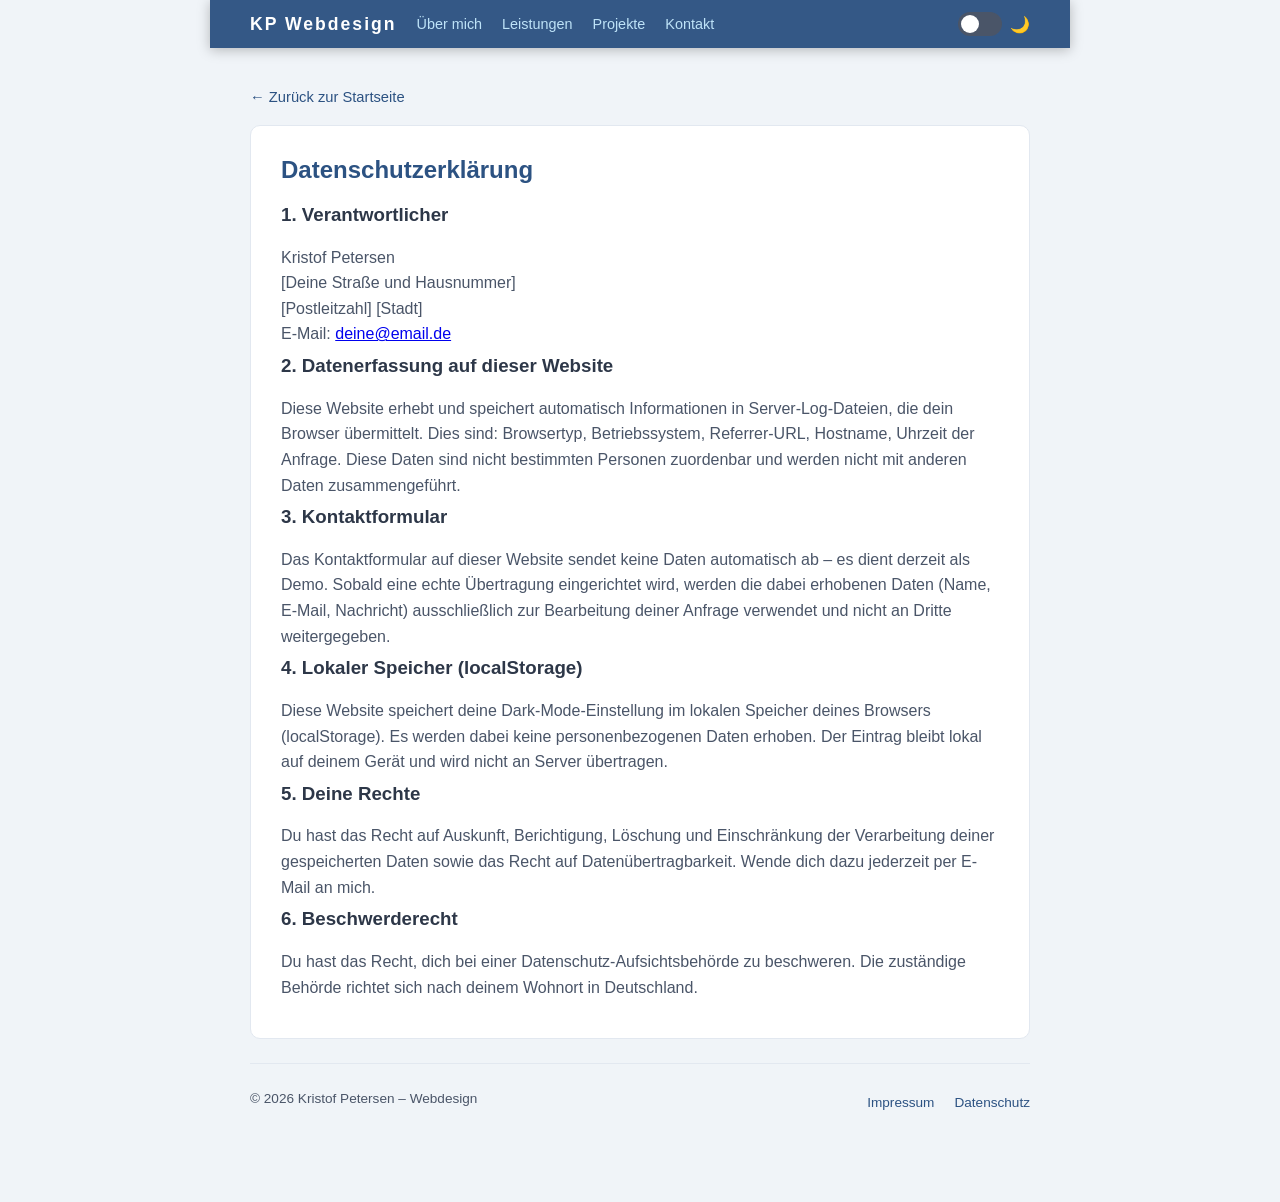
==== datenschutz.html @ 4bd89a34 "Website zu Webdesign-Portfolio umgebaut - Branding auf "Kristof Petersen – Webdesign" umgestellt - H" ====
<!DOCTYPE html>
<html lang="de">
<head>
    <meta charset="UTF-8">
    <meta name="viewport" content="width=device-width, initial-scale=1.0">
    <title>Datenschutz – Kristof Petersen Webdesign</title>
    <link rel="stylesheet" href="style.css">
</head>
<body>

    <!-- ===== STICKY NAV ===== -->
    <nav class="sticky-nav">
        <div class="nav-inhalt">
            <a href="index.html" class="nav-name" style="text-decoration: none;">KP Webdesign</a>
            <div class="nav-links">
                <a href="index.html#ueber-mich">Über mich</a>
                <a href="index.html#leistungen">Leistungen</a>
                <a href="index.html#projekte">Projekte</a>
                <a href="index.html#kontakt">Kontakt</a>
            </div>
            <label class="toggle-switch" title="Dark Mode umschalten">
                <input type="checkbox" id="dark-mode-toggle">
                <span class="toggle-slider"></span>
                <span class="toggle-label">🌙</span>
            </label>
        </div>
    </nav>

    <!-- ===== INHALT ===== -->
    <div class="unterseite-inhalt">
        <a href="index.html" class="zurueck-link">← Zurück zur Startseite</a>

        <section>
            <h2>Datenschutzerklärung</h2>

            <h3>1. Verantwortlicher</h3>
            <p>
                Kristof Petersen<br>
                [Deine Straße und Hausnummer]<br>
                [Postleitzahl] [Stadt]<br>
                E-Mail: <a href="mailto:deine@email.de">deine@email.de</a>
            </p>

            <h3>2. Datenerfassung auf dieser Website</h3>
            <p>Diese Website erhebt und speichert automatisch Informationen in Server-Log-Dateien, die dein Browser übermittelt. Dies sind: Browsertyp, Betriebssystem, Referrer-URL, Hostname, Uhrzeit der Anfrage. Diese Daten sind nicht bestimmten Personen zuordenbar und werden nicht mit anderen Daten zusammengeführt.</p>

            <h3>3. Kontaktformular</h3>
            <p>Das Kontaktformular auf dieser Website sendet keine Daten automatisch ab – es dient derzeit als Demo. Sobald eine echte Übertragung eingerichtet wird, werden die dabei erhobenen Daten (Name, E-Mail, Nachricht) ausschließlich zur Bearbeitung deiner Anfrage verwendet und nicht an Dritte weitergegeben.</p>

            <h3>4. Lokaler Speicher (localStorage)</h3>
            <p>Diese Website speichert deine Dark-Mode-Einstellung im lokalen Speicher deines Browsers (localStorage). Es werden dabei keine personenbezogenen Daten erhoben. Der Eintrag bleibt lokal auf deinem Gerät und wird nicht an Server übertragen.</p>

            <h3>5. Deine Rechte</h3>
            <p>Du hast das Recht auf Auskunft, Berichtigung, Löschung und Einschränkung der Verarbeitung deiner gespeicherten Daten sowie das Recht auf Datenübertragbarkeit. Wende dich dazu jederzeit per E-Mail an mich.</p>

            <h3>6. Beschwerderecht</h3>
            <p>Du hast das Recht, dich bei einer Datenschutz-Aufsichtsbehörde zu beschweren. Die zuständige Behörde richtet sich nach deinem Wohnort in Deutschland.</p>
        </section>
    </div>

    <!-- ===== FOOTER ===== -->
    <footer class="seiten-footer">
        <p>&copy; 2026 Kristof Petersen – Webdesign</p>
        <div class="footer-links">
            <a href="impressum.html">Impressum</a>
            <a href="datenschutz.html">Datenschutz</a>
        </div>
    </footer>

    <script>
        const toggle = document.getElementById('dark-mode-toggle');
        if (localStorage.getItem('dunkelModus') === 'an') {
            document.body.classList.add('dunkel');
            toggle.checked = true;
        }
        toggle.addEventListener('change', () => {
            document.body.classList.toggle('dunkel');
            localStorage.setItem('dunkelModus', toggle.checked ? 'an' : 'aus');
        });
    </script>

</body>
</html>
---- style.css ----
/* ===== CSS VARIABLEN (Light / Dark Mode) ===== */
:root {
    --bg:           #f0f4f8;
    --karte-bg:     #ffffff;
    --text:         #4a5568;
    --text-stark:   #2d3748;
    --rahmen:       #e2e8f0;
    --blau:         #2c5282;
    --blau-hell:    #bee3f8;
    --scroll-bg:    #f7fafc;
    --tab-inaktiv:  #e2e8f0;
    --tabelle-kopf: #ebf4ff;
    --tabelle-alt:  #f7fafc;
}

body.dunkel {
    --bg:           #1a202c;
    --karte-bg:     #2d3748;
    --text:         #a0aec0;
    --text-stark:   #e2e8f0;
    --blau:         #63b3ed;
    --rahmen:       #4a5568;
    --blau-hell:    #2a4365;
    --scroll-bg:    #2d3748;
    --tab-inaktiv:  #374151;
    --tabelle-kopf: #2a4365;
    --tabelle-alt:  #374151;
}

/* ===== RESET & BASIS ===== */
*, *::before, *::after {
    box-sizing: border-box;
}

* {
    transition: background-color 0.3s ease, color 0.3s ease, border-color 0.3s ease;
}

body {
    background-color: var(--bg);
    font-family: Arial, sans-serif;
    max-width: 860px;
    margin: 0 auto;
    padding: 0 40px 60px 40px;
    color: var(--text);
}

h1 { color: white; margin: 0 0 8px 0; }
h2 { color: var(--blau); margin-top: 0; }
h3 { color: var(--text-stark); margin-top: 0; }

p {
    color: var(--text);
    line-height: 1.6;
    margin: 0 0 8px 0;
}

.hinweis {
    font-size: 0.88rem;
    color: #718096;
    font-style: italic;
    margin-bottom: 16px;
}

/* ===== STICKY NAVIGATION ===== */
.sticky-nav {
    position: sticky;
    top: 0;
    z-index: 100;
    background: rgba(44, 82, 130, 0.96);
    backdrop-filter: blur(8px);
    margin: 0 -40px 28px -40px;
    padding: 0;
    box-shadow: 0 2px 12px rgba(0, 0, 0, 0.25);
}

.nav-inhalt {
    max-width: 860px;
    margin: 0 auto;
    padding: 12px 40px;
    display: flex;
    align-items: center;
    gap: 20px;
}

.nav-name {
    color: white;
    font-weight: bold;
    font-size: 1.1rem;
    letter-spacing: 2px;
    flex-shrink: 0;
}

.nav-links {
    display: flex;
    gap: 20px;
    flex: 1;
}

.nav-links a {
    color: #bee3f8;
    text-decoration: none;
    font-size: 0.9rem;
    transition: color 0.2s;
}

.nav-links a:hover {
    color: white;
}

/* ===== TOGGLE SWITCH (Dark Mode) ===== */
.toggle-switch {
    display: flex;
    align-items: center;
    gap: 8px;
    cursor: pointer;
    flex-shrink: 0;
}

.toggle-switch input {
    display: none;
}

.toggle-slider {
    width: 44px;
    height: 24px;
    background: #4a5568;
    border-radius: 12px;
    position: relative;
    transition: background 0.3s;
}

.toggle-slider::after {
    content: '';
    position: absolute;
    width: 18px;
    height: 18px;
    background: white;
    border-radius: 50%;
    top: 3px;
    left: 3px;
    transition: left 0.3s;
}

.toggle-switch input:checked + .toggle-slider {
    background: #553c9a;
}

.toggle-switch input:checked + .toggle-slider::after {
    left: 23px;
}

.toggle-label {
    font-size: 1rem;
}

/* ===== HEADER / HERO ===== */
header {
    background: linear-gradient(135deg, #2c5282 0%, #553c9a 55%, #2b6cb0 100%);
    color: white;
    padding: 60px 40px;
    border-radius: 12px;
    margin-bottom: 24px;
    box-shadow: 0 6px 24px rgba(44, 82, 130, 0.45);
}

.hero-inhalt {
    display: flex;
    align-items: center;
    gap: 48px;
}

.hero-text {
    flex: 1;
}

.hero-untertitel {
    color: #bee3f8;
    font-size: 1.2rem;
    margin: 4px 0 16px;
    font-weight: 600;
    letter-spacing: 0.5px;
}

.hero-beschreibung {
    color: #dbeafe;
    font-size: 1rem;
    line-height: 1.7;
    margin: 0 0 28px;
}

.hero-cta {
    display: inline-block;
    background: white;
    color: #2c5282;
    font-weight: bold;
    font-size: 1rem;
    padding: 14px 32px;
    border-radius: 8px;
    text-decoration: none;
    transition: transform 0.2s, box-shadow 0.2s;
    box-shadow: 0 4px 14px rgba(0, 0, 0, 0.2);
}

.hero-cta:hover {
    transform: translateY(-3px);
    box-shadow: 0 8px 20px rgba(0, 0, 0, 0.25);
}

.hero-bild {
    flex-shrink: 0;
}

.hero-bild img {
    width: 200px;
    height: 200px;
    border-radius: 50%;
    object-fit: cover;
    object-position: center top;
    border: 4px solid rgba(255, 255, 255, 0.35);
    box-shadow: 0 8px 32px rgba(0, 0, 0, 0.3);
    display: block;
}

/* ===== SECTIONS ===== */
section {
    background-color: var(--karte-bg);
    padding: 30px;
    border-radius: 10px;
    margin-bottom: 24px;
    border: 1px solid var(--rahmen);
}

/* ===== ANIMATIONEN (Scroll-triggered) ===== */
.animiert {
    opacity: 0;
    transform: translateY(28px);
    transition: opacity 0.55s ease, transform 0.55s ease;
}

.animiert.sichtbar {
    opacity: 1;
    transform: translateY(0);
}

/* ===== KARTEN ===== */
.karten-raster {
    display: grid;
    grid-template-columns: repeat(3, 1fr);
    gap: 16px;
}

.karte {
    background: var(--karte-bg);
    border: 1px solid var(--rahmen);
    border-radius: 10px;
    padding: 22px 18px;
    cursor: default;
    transition: transform 0.25s ease, box-shadow 0.25s ease;
}

.karte:hover {
    transform: translateY(-7px);
    box-shadow: 0 14px 28px rgba(44, 82, 130, 0.2);
}

.karte-icon {
    font-size: 2rem;
    margin-bottom: 10px;
}

.karte h3 {
    font-size: 1rem;
    margin-bottom: 8px;
}

.karte p {
    font-size: 0.87rem;
    margin-bottom: 14px;
}

.karte-tag {
    display: inline-block;
    background: var(--blau-hell);
    color: var(--blau);
    font-size: 0.75rem;
    font-weight: bold;
    padding: 3px 10px;
    border-radius: 12px;
}

body.dunkel .karte-tag {
    color: #bee3f8;
}

/* ===== TABELLE ===== */
.skill-tabelle {
    width: 100%;
    border-collapse: collapse;
    font-size: 0.92rem;
}

.skill-tabelle th {
    background: var(--tabelle-kopf);
    color: var(--blau);
    text-align: left;
    padding: 12px 16px;
    border-bottom: 2px solid var(--rahmen);
}

.skill-tabelle td {
    padding: 11px 16px;
    border-bottom: 1px solid var(--rahmen);
    color: var(--text);
}

.skill-tabelle tr:nth-child(even) td {
    background: var(--tabelle-alt);
}

.skill-tabelle tbody tr:hover td {
    background: var(--blau-hell);
}

.niveau {
    display: inline-block;
    padding: 3px 10px;
    border-radius: 12px;
    font-size: 0.8rem;
    font-weight: bold;
}

.niveau.fortgeschritten { background: #c6f6d5; color: #276749; }
.niveau.mittel          { background: #fefcbf; color: #744210; }
.niveau.anfaenger       { background: #fed7d7; color: #9b2c2c; }

/* ===== SUCHLEISTE ===== */
.such-feld {
    width: 100%;
    padding: 12px 16px;
    border: 2px solid var(--rahmen);
    border-radius: 8px;
    font-size: 1rem;
    background: var(--bg);
    color: var(--text-stark);
    outline: none;
    margin-bottom: 16px;
    transition: border-color 0.2s;
}

.such-feld:focus {
    border-color: var(--blau);
}

.such-liste {
    list-style: none;
    padding: 0;
    margin: 0;
    display: flex;
    flex-wrap: wrap;
    gap: 10px;
}

.such-liste li {
    background: var(--bg);
    border: 1px solid var(--rahmen);
    color: var(--text-stark);
    padding: 8px 18px;
    border-radius: 20px;
    font-size: 0.9rem;
    transition: background 0.2s;
}

.such-liste li:hover {
    background: var(--blau-hell);
}

/* ===== TABS ===== */
.tab-leiste {
    display: flex;
    gap: 4px;
    border-bottom: 2px solid var(--blau);
    margin-bottom: 20px;
}

.tab-btn {
    padding: 10px 20px;
    border: none;
    background: var(--tab-inaktiv);
    color: var(--text);
    border-radius: 6px 6px 0 0;
    cursor: pointer;
    font-size: 0.95rem;
    transition: background 0.2s;
}

.tab-btn:hover {
    background: var(--blau-hell);
}

.tab-btn.aktiv {
    background: var(--blau);
    color: white;
}

.tab-inhalt {
    display: none;
}

.tab-inhalt.aktiv {
    display: block;
}

.tab-inhalt ul {
    color: var(--text);
    line-height: 2;
    padding-left: 20px;
}

/* ===== GALERIE ===== */
.galerie {
    display: grid;
    grid-template-columns: repeat(2, 1fr);
    gap: 16px;
}

.galerie figure {
    margin: 0;
    border-radius: 8px;
    overflow: hidden;
    background: var(--bg);
    box-shadow: 0 2px 6px rgba(0, 0, 0, 0.1);
}

.galerie img {
    width: 100%;
    height: 160px;
    object-fit: cover;
    display: block;
}

.galerie figcaption {
    padding: 8px 12px;
    font-size: 0.85rem;
    color: var(--text);
    text-align: center;
}

/* ===== SCROLLBEREICH ===== */
.scroll-box {
    height: 280px;
    overflow-y: scroll;
    border: 1px solid var(--rahmen);
    border-radius: 8px;
    padding: 16px 20px;
    background: var(--scroll-bg);
}

.scroll-box h3 {
    margin-bottom: 16px;
    font-size: 1rem;
    color: var(--blau);
    border-bottom: 1px solid var(--rahmen);
    padding-bottom: 8px;
}

.scroll-eintrag {
    margin-bottom: 16px;
    padding-bottom: 16px;
    border-bottom: 1px dashed var(--rahmen);
}

.scroll-eintrag:last-child {
    border-bottom: none;
    margin-bottom: 0;
}

.datum {
    display: inline-block;
    background: var(--blau);
    color: white;
    font-size: 0.75rem;
    padding: 2px 8px;
    border-radius: 4px;
    margin-bottom: 6px;
}

.scroll-eintrag p {
    margin: 0;
    font-size: 0.9rem;
}

/* ===== KONTAKT & FORMULAR ===== */
.kontakt-liste {
    list-style: none;
    padding: 0;
    margin: 0 0 24px 0;
}

.kontakt-liste li {
    margin-bottom: 10px;
    font-size: 1rem;
    color: var(--text);
}

.kontakt-liste a {
    color: var(--blau);
    text-decoration: none;
}

.kontakt-liste a:hover {
    text-decoration: underline;
}

.kontakt-formular {
    display: flex;
    flex-direction: column;
    gap: 16px;
}

.formular-gruppe {
    display: flex;
    flex-direction: column;
    gap: 6px;
}

.formular-gruppe label {
    font-size: 0.88rem;
    font-weight: bold;
    color: var(--text-stark);
}

.formular-gruppe input,
.formular-gruppe textarea {
    padding: 12px 14px;
    border: 2px solid var(--rahmen);
    border-radius: 8px;
    font-size: 0.95rem;
    background: var(--bg);
    color: var(--text-stark);
    font-family: inherit;
    outline: none;
    transition: border-color 0.2s;
}

.formular-gruppe input:focus,
.formular-gruppe textarea:focus {
    border-color: var(--blau);
}

.senden-btn {
    padding: 13px;
    background: linear-gradient(135deg, #2c5282, #553c9a);
    color: white;
    border: none;
    border-radius: 8px;
    font-size: 1rem;
    cursor: pointer;
    transition: opacity 0.2s, transform 0.2s;
}

.senden-btn:hover {
    opacity: 0.88;
    transform: translateY(-2px);
}

.bestaetigung {
    margin-top: 16px;
    padding: 14px;
    background: #c6f6d5;
    color: #276749;
    border-radius: 8px;
    font-weight: bold;
}

.versteckt {
    display: none;
}

/* ===== FOOTER ===== */
.seiten-footer {
    margin-top: 8px;
    padding: 24px 0;
    border-top: 1px solid var(--rahmen);
    display: flex;
    justify-content: space-between;
    align-items: center;
    font-size: 0.85rem;
    color: var(--text);
}

.footer-links {
    display: flex;
    gap: 20px;
}

.footer-links a {
    color: var(--blau);
    text-decoration: none;
}

.footer-links a:hover {
    text-decoration: underline;
}

/* ===== UNTERSEITEN (Impressum / Datenschutz) ===== */
.unterseite-inhalt {
    padding-top: 12px;
}

.zurueck-link {
    display: inline-block;
    margin-bottom: 20px;
    color: var(--blau);
    text-decoration: none;
    font-size: 0.92rem;
}

.zurueck-link:hover {
    text-decoration: underline;
}
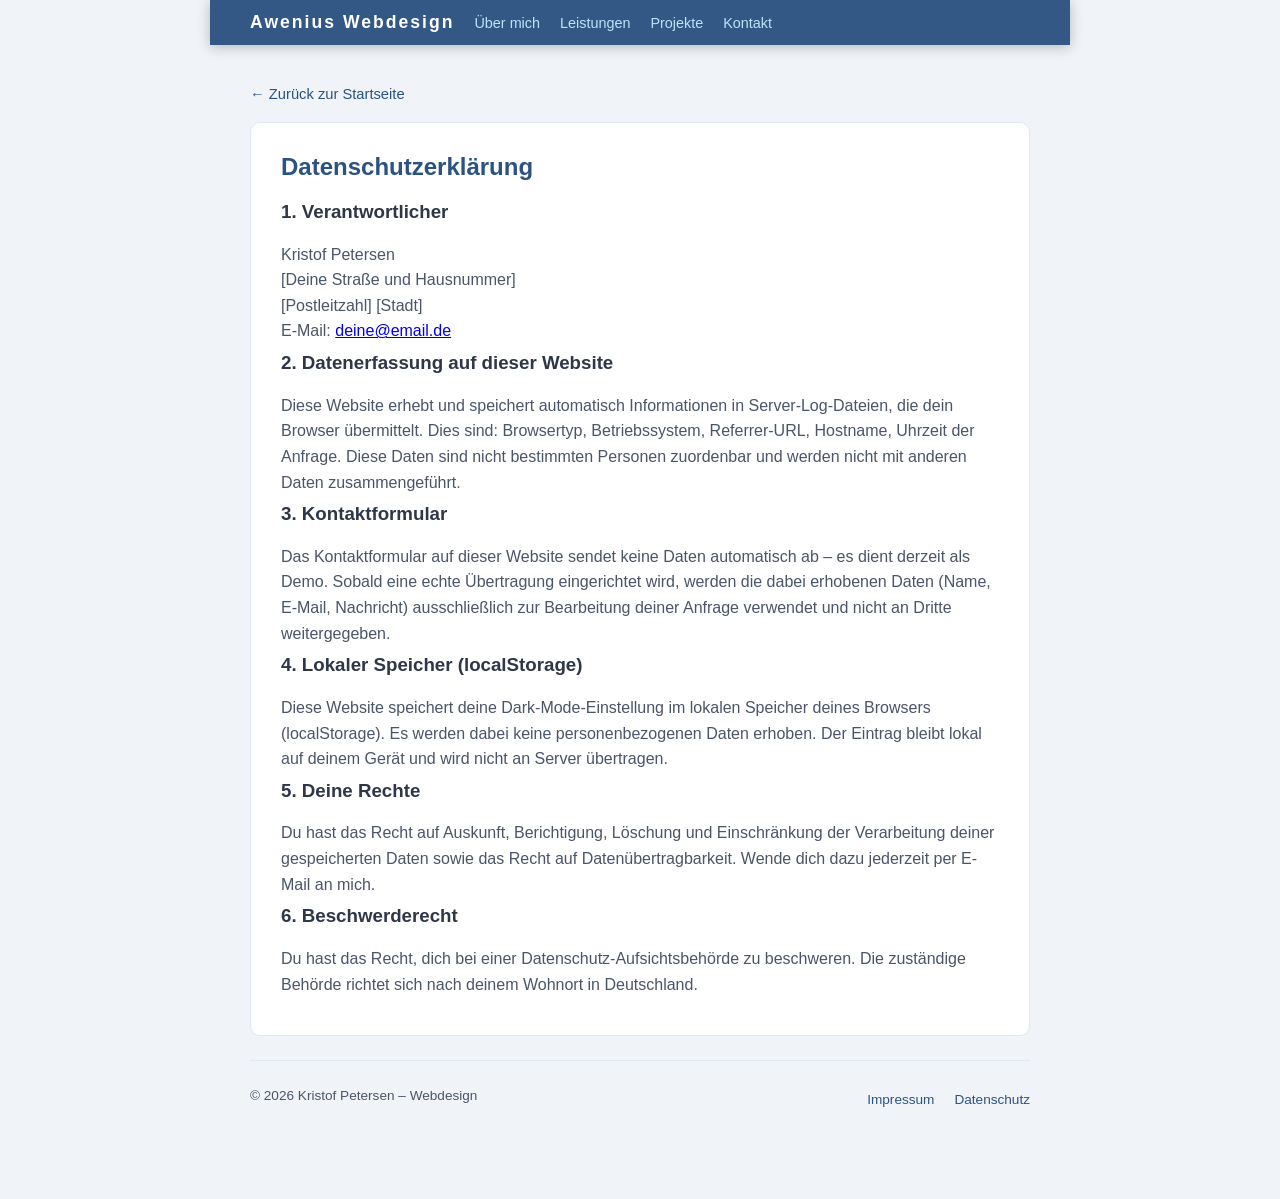
==== commit daa3de9c: "Rebranding zu Awenius Webdesign und Dark Mode entfernt - Vollbild-Hero mit DSC02628.jpg auf index.ht" ====
--- a/datenschutz.html
+++ b/datenschutz.html
@@ -11,18 +11,13 @@
     <!-- ===== STICKY NAV ===== -->
     <nav class="sticky-nav">
         <div class="nav-inhalt">
-            <a href="index.html" class="nav-name" style="text-decoration: none;">KP Webdesign</a>
+            <a href="index.html" class="nav-name" style="text-decoration: none;">Awenius Webdesign</a>
             <div class="nav-links">
-                <a href="index.html#ueber-mich">Über mich</a>
-                <a href="index.html#leistungen">Leistungen</a>
-                <a href="index.html#projekte">Projekte</a>
+                <a href="ueber-mich.html">Über mich</a>
+                <a href="ueber-mich.html#leistungen">Leistungen</a>
+                <a href="ueber-mich.html#projekte">Projekte</a>
                 <a href="index.html#kontakt">Kontakt</a>
             </div>
-            <label class="toggle-switch" title="Dark Mode umschalten">
-                <input type="checkbox" id="dark-mode-toggle">
-                <span class="toggle-slider"></span>
-                <span class="toggle-label">🌙</span>
-            </label>
         </div>
     </nav>
 
@@ -68,15 +63,6 @@
     </footer>
 
     <script>
-        const toggle = document.getElementById('dark-mode-toggle');
-        if (localStorage.getItem('dunkelModus') === 'an') {
-            document.body.classList.add('dunkel');
-            toggle.checked = true;
-        }
-        toggle.addEventListener('change', () => {
-            document.body.classList.toggle('dunkel');
-            localStorage.setItem('dunkelModus', toggle.checked ? 'an' : 'aus');
-        });
     </script>
 
 </body>
--- a/style.css
+++ b/style.css
@@ -1,4 +1,4 @@
-/* ===== CSS VARIABLEN (Light / Dark Mode) ===== */
+/* ===== CSS VARIABLEN ===== */
 :root {
     --bg:           #f0f4f8;
     --karte-bg:     #ffffff;
@@ -7,24 +7,8 @@
     --rahmen:       #e2e8f0;
     --blau:         #2c5282;
     --blau-hell:    #bee3f8;
-    --scroll-bg:    #f7fafc;
-    --tab-inaktiv:  #e2e8f0;
     --tabelle-kopf: #ebf4ff;
     --tabelle-alt:  #f7fafc;
-}
-
-body.dunkel {
-    --bg:           #1a202c;
-    --karte-bg:     #2d3748;
-    --text:         #a0aec0;
-    --text-stark:   #e2e8f0;
-    --blau:         #63b3ed;
-    --rahmen:       #4a5568;
-    --blau-hell:    #2a4365;
-    --scroll-bg:    #2d3748;
-    --tab-inaktiv:  #374151;
-    --tabelle-kopf: #2a4365;
-    --tabelle-alt:  #374151;
 }
 
 /* ===== RESET & BASIS ===== */
@@ -32,9 +16,6 @@
     box-sizing: border-box;
 }
 
-* {
-    transition: background-color 0.3s ease, color 0.3s ease, border-color 0.3s ease;
-}
 
 body {
     background-color: var(--bg);
@@ -43,6 +24,7 @@
     margin: 0 auto;
     padding: 0 40px 60px 40px;
     color: var(--text);
+    overflow-x: hidden;
 }
 
 h1 { color: white; margin: 0 0 8px 0; }
@@ -108,85 +90,77 @@
     color: white;
 }
 
-/* ===== TOGGLE SWITCH (Dark Mode) ===== */
-.toggle-switch {
+
+/* ===== NAV IM HERO ===== */
+.hero-nav {
+    position: fixed;
+    top: 0;
+    left: 0;
+    right: 0;
+    z-index: 100;
+    background: rgba(0, 0, 0, 0.25);
+    backdrop-filter: blur(4px);
+}
+
+.hero-nav .nav-name {
+    color: white;
+}
+
+.hero-nav .nav-links a {
+    color: rgba(255, 255, 255, 0.85);
+}
+
+.hero-nav .nav-links a:hover {
+    color: white;
+}
+
+
+/* ===== HERO VOLLBILD (index.html) ===== */
+.hero-vollbild {
+    position: relative;
+    width: 100vw;
+    left: 50%;
+    transform: translateX(-50%);
+    min-height: 100vh;
+    background-image: url('DSC02628.jpg');
+    background-size: cover;
+    background-position: center;
     display: flex;
     align-items: center;
-    gap: 8px;
-    cursor: pointer;
-    flex-shrink: 0;
-}
-
-.toggle-switch input {
-    display: none;
-}
-
-.toggle-slider {
-    width: 44px;
-    height: 24px;
-    background: #4a5568;
-    border-radius: 12px;
-    position: relative;
-    transition: background 0.3s;
-}
-
-.toggle-slider::after {
+    justify-content: center;
+    margin-bottom: 32px;
+    color: white;
+}
+
+.hero-vollbild::before {
     content: '';
     position: absolute;
-    width: 18px;
-    height: 18px;
-    background: white;
-    border-radius: 50%;
-    top: 3px;
-    left: 3px;
-    transition: left 0.3s;
-}
-
-.toggle-switch input:checked + .toggle-slider {
-    background: #553c9a;
-}
-
-.toggle-switch input:checked + .toggle-slider::after {
-    left: 23px;
-}
-
-.toggle-label {
-    font-size: 1rem;
-}
-
-/* ===== HEADER / HERO ===== */
-header {
-    background: linear-gradient(135deg, #2c5282 0%, #553c9a 55%, #2b6cb0 100%);
-    color: white;
-    padding: 60px 40px;
-    border-radius: 12px;
-    margin-bottom: 24px;
-    box-shadow: 0 6px 24px rgba(44, 82, 130, 0.45);
+    inset: 0;
+    background: rgba(0, 0, 0, 0.48);
 }
 
 .hero-inhalt {
-    display: flex;
-    align-items: center;
-    gap: 48px;
-}
-
-.hero-text {
-    flex: 1;
-}
-
-.hero-untertitel {
-    color: #bee3f8;
-    font-size: 1.2rem;
-    margin: 4px 0 16px;
-    font-weight: 600;
-    letter-spacing: 0.5px;
-}
-
-.hero-beschreibung {
-    color: #dbeafe;
-    font-size: 1rem;
-    line-height: 1.7;
-    margin: 0 0 28px;
+    position: relative;
+    z-index: 1;
+    text-align: center;
+    padding: 40px 24px;
+}
+
+.hero-marke {
+    font-size: 0.95rem;
+    letter-spacing: 5px;
+    text-transform: uppercase;
+    color: rgba(255, 255, 255, 0.7);
+    margin: 0 0 20px;
+    font-weight: 700;
+}
+
+.hero-vollbild h1 {
+    font-size: 3rem;
+    font-weight: 700;
+    line-height: 1.2;
+    margin: 0 0 36px;
+    color: white;
 }
 
 .hero-cta {
@@ -195,31 +169,60 @@
     color: #2c5282;
     font-weight: bold;
     font-size: 1rem;
-    padding: 14px 32px;
+    padding: 15px 36px;
     border-radius: 8px;
     text-decoration: none;
     transition: transform 0.2s, box-shadow 0.2s;
-    box-shadow: 0 4px 14px rgba(0, 0, 0, 0.2);
+    box-shadow: 0 4px 18px rgba(0, 0, 0, 0.3);
 }
 
 .hero-cta:hover {
     transform: translateY(-3px);
-    box-shadow: 0 8px 20px rgba(0, 0, 0, 0.25);
-}
-
-.hero-bild {
-    flex-shrink: 0;
-}
-
-.hero-bild img {
-    width: 200px;
-    height: 200px;
+    box-shadow: 0 10px 28px rgba(0, 0, 0, 0.35);
+}
+
+/* ===== ÜBER-MICH SEITEN-HEADER ===== */
+.unterseite-header {
+    background: linear-gradient(135deg, #2c5282 0%, #553c9a 55%, #2b6cb0 100%);
+    color: white;
+    padding: 52px 40px;
+    border-radius: 12px;
+    margin-bottom: 24px;
+    box-shadow: 0 6px 24px rgba(44, 82, 130, 0.45);
+}
+
+.unterseite-titel {
+    color: white;
+    font-size: 2.2rem;
+    margin: 0 0 8px;
+}
+
+.unterseite-untertitel {
+    color: #bee3f8;
+    font-size: 1.1rem;
+    margin: 0;
+}
+
+/* ===== PROFIL-LAYOUT (Über-mich-Seite) ===== */
+.profil-layout {
+    display: flex;
+    align-items: flex-start;
+    gap: 36px;
+}
+
+.profil-foto {
+    width: 180px;
+    height: 180px;
     border-radius: 50%;
     object-fit: cover;
     object-position: center top;
-    border: 4px solid rgba(255, 255, 255, 0.35);
-    box-shadow: 0 8px 32px rgba(0, 0, 0, 0.3);
-    display: block;
+    border: 4px solid var(--rahmen);
+    box-shadow: 0 4px 16px rgba(0, 0, 0, 0.12);
+    flex-shrink: 0;
+}
+
+.profil-text h2 {
+    margin-top: 0;
 }
 
 /* ===== SECTIONS ===== */
@@ -289,9 +292,6 @@
     border-radius: 12px;
 }
 
-body.dunkel .karte-tag {
-    color: #bee3f8;
-}
 
 /* ===== TABELLE ===== */
 .skill-tabelle {
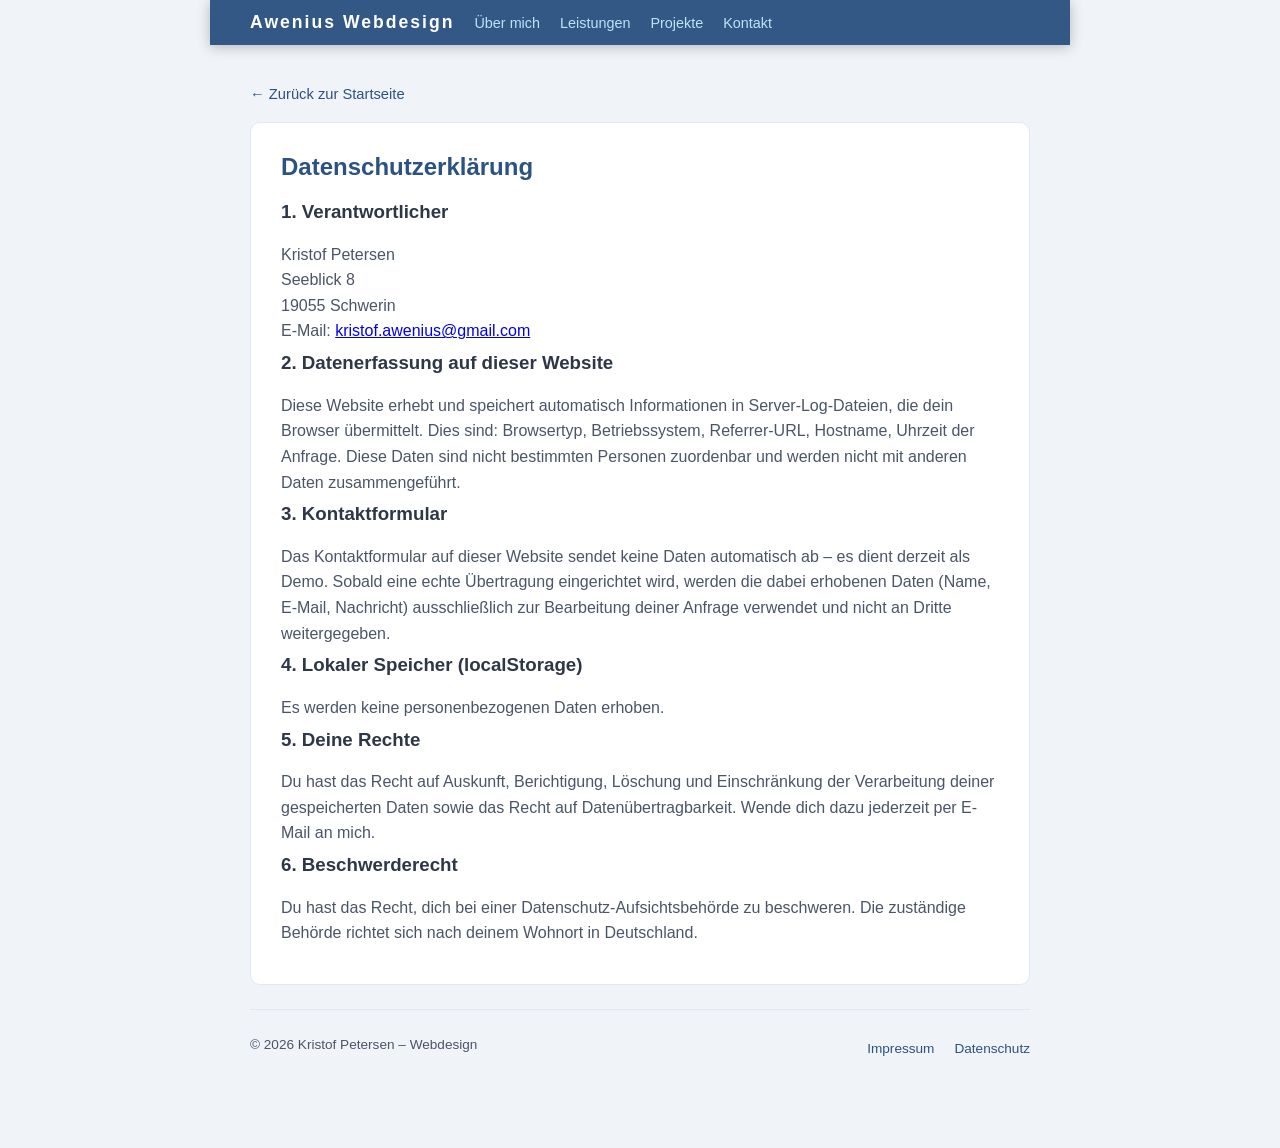
==== commit fd9e4c3e: "Kontaktdaten und Adresse aktualisiert - Echte E-Mail-Adresse (kristof.awenius@gmail.com) eingetragen" ====
--- a/datenschutz.html
+++ b/datenschutz.html
@@ -31,9 +31,9 @@
             <h3>1. Verantwortlicher</h3>
             <p>
                 Kristof Petersen<br>
-                [Deine Straße und Hausnummer]<br>
-                [Postleitzahl] [Stadt]<br>
-                E-Mail: <a href="mailto:deine@email.de">deine@email.de</a>
+                Seeblick 8<br>
+                19055 Schwerin<br>
+                E-Mail: <a href="mailto:kristof.awenius@gmail.com">kristof.awenius@gmail.com</a>
             </p>
 
             <h3>2. Datenerfassung auf dieser Website</h3>
@@ -43,7 +43,7 @@
             <p>Das Kontaktformular auf dieser Website sendet keine Daten automatisch ab – es dient derzeit als Demo. Sobald eine echte Übertragung eingerichtet wird, werden die dabei erhobenen Daten (Name, E-Mail, Nachricht) ausschließlich zur Bearbeitung deiner Anfrage verwendet und nicht an Dritte weitergegeben.</p>
 
             <h3>4. Lokaler Speicher (localStorage)</h3>
-            <p>Diese Website speichert deine Dark-Mode-Einstellung im lokalen Speicher deines Browsers (localStorage). Es werden dabei keine personenbezogenen Daten erhoben. Der Eintrag bleibt lokal auf deinem Gerät und wird nicht an Server übertragen.</p>
+            <p>Es werden keine personenbezogenen Daten erhoben.</p>
 
             <h3>5. Deine Rechte</h3>
             <p>Du hast das Recht auf Auskunft, Berichtigung, Löschung und Einschränkung der Verarbeitung deiner gespeicherten Daten sowie das Recht auf Datenübertragbarkeit. Wende dich dazu jederzeit per E-Mail an mich.</p>
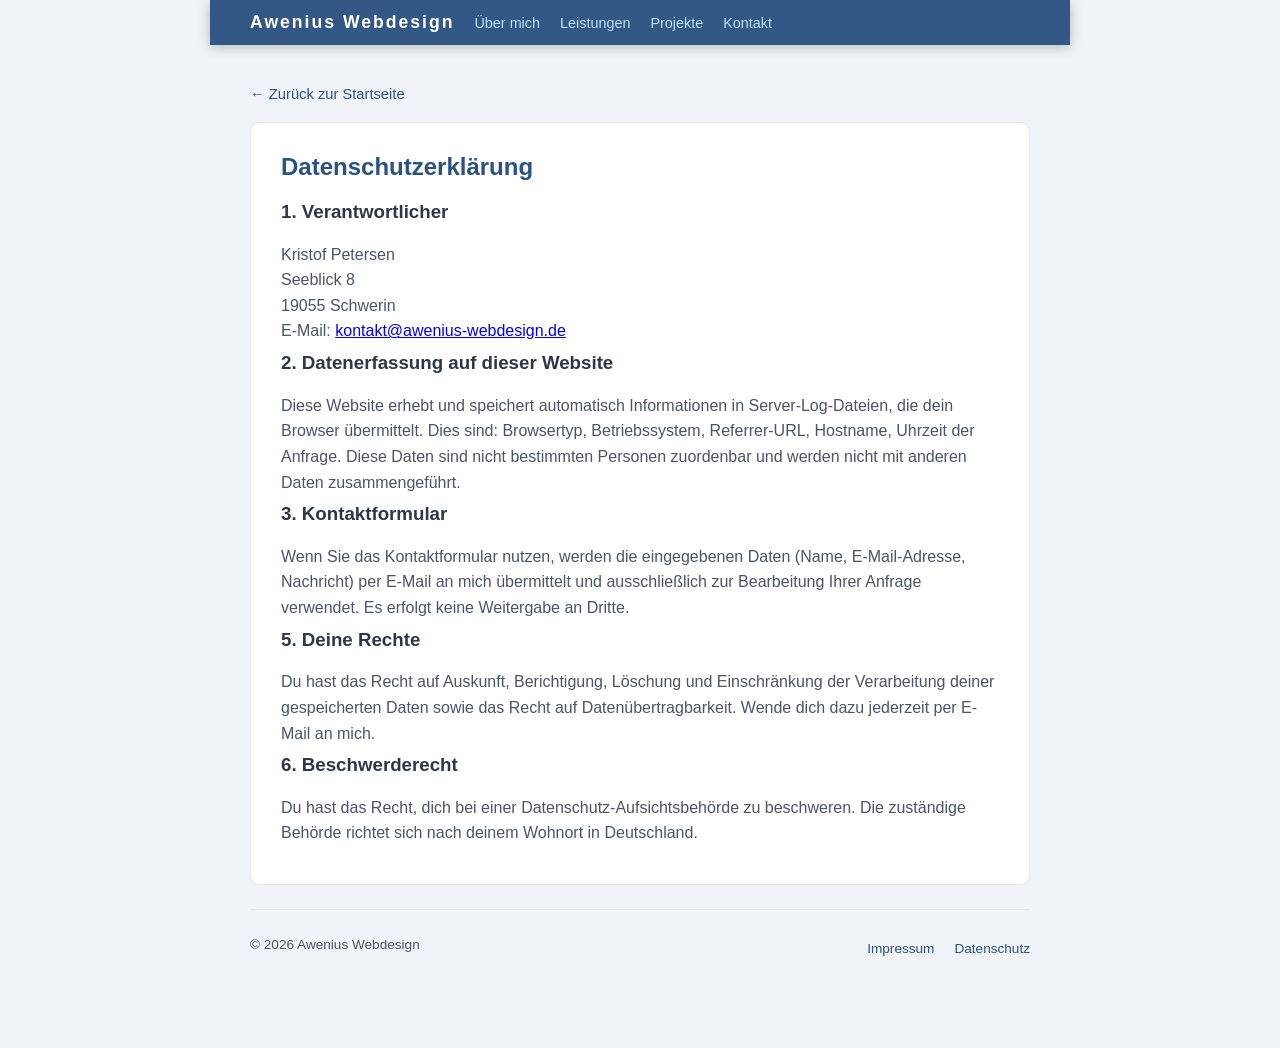
==== commit 90e8bfe1: "E-Mail auf kontakt@awenius-webdesign.de umgestellt - Kontaktformular sendet jetzt an IONOS-Adresse -" ====
--- a/datenschutz.html
+++ b/datenschutz.html
@@ -33,17 +33,14 @@
                 Kristof Petersen<br>
                 Seeblick 8<br>
                 19055 Schwerin<br>
-                E-Mail: <a href="mailto:kristof.awenius@gmail.com">kristof.awenius@gmail.com</a>
+                E-Mail: <a href="mailto:kontakt@awenius-webdesign.de">kontakt@awenius-webdesign.de</a>
             </p>
 
             <h3>2. Datenerfassung auf dieser Website</h3>
             <p>Diese Website erhebt und speichert automatisch Informationen in Server-Log-Dateien, die dein Browser übermittelt. Dies sind: Browsertyp, Betriebssystem, Referrer-URL, Hostname, Uhrzeit der Anfrage. Diese Daten sind nicht bestimmten Personen zuordenbar und werden nicht mit anderen Daten zusammengeführt.</p>
 
             <h3>3. Kontaktformular</h3>
-            <p>Das Kontaktformular auf dieser Website sendet keine Daten automatisch ab – es dient derzeit als Demo. Sobald eine echte Übertragung eingerichtet wird, werden die dabei erhobenen Daten (Name, E-Mail, Nachricht) ausschließlich zur Bearbeitung deiner Anfrage verwendet und nicht an Dritte weitergegeben.</p>
-
-            <h3>4. Lokaler Speicher (localStorage)</h3>
-            <p>Es werden keine personenbezogenen Daten erhoben.</p>
+            <p>Wenn Sie das Kontaktformular nutzen, werden die eingegebenen Daten (Name, E-Mail-Adresse, Nachricht) per E-Mail an mich übermittelt und ausschließlich zur Bearbeitung Ihrer Anfrage verwendet. Es erfolgt keine Weitergabe an Dritte.</p>
 
             <h3>5. Deine Rechte</h3>
             <p>Du hast das Recht auf Auskunft, Berichtigung, Löschung und Einschränkung der Verarbeitung deiner gespeicherten Daten sowie das Recht auf Datenübertragbarkeit. Wende dich dazu jederzeit per E-Mail an mich.</p>
@@ -55,7 +52,7 @@
 
     <!-- ===== FOOTER ===== -->
     <footer class="seiten-footer">
-        <p>&copy; 2026 Kristof Petersen – Webdesign</p>
+        <p>&copy; 2026 Awenius Webdesign</p>
         <div class="footer-links">
             <a href="impressum.html">Impressum</a>
             <a href="datenschutz.html">Datenschutz</a>
